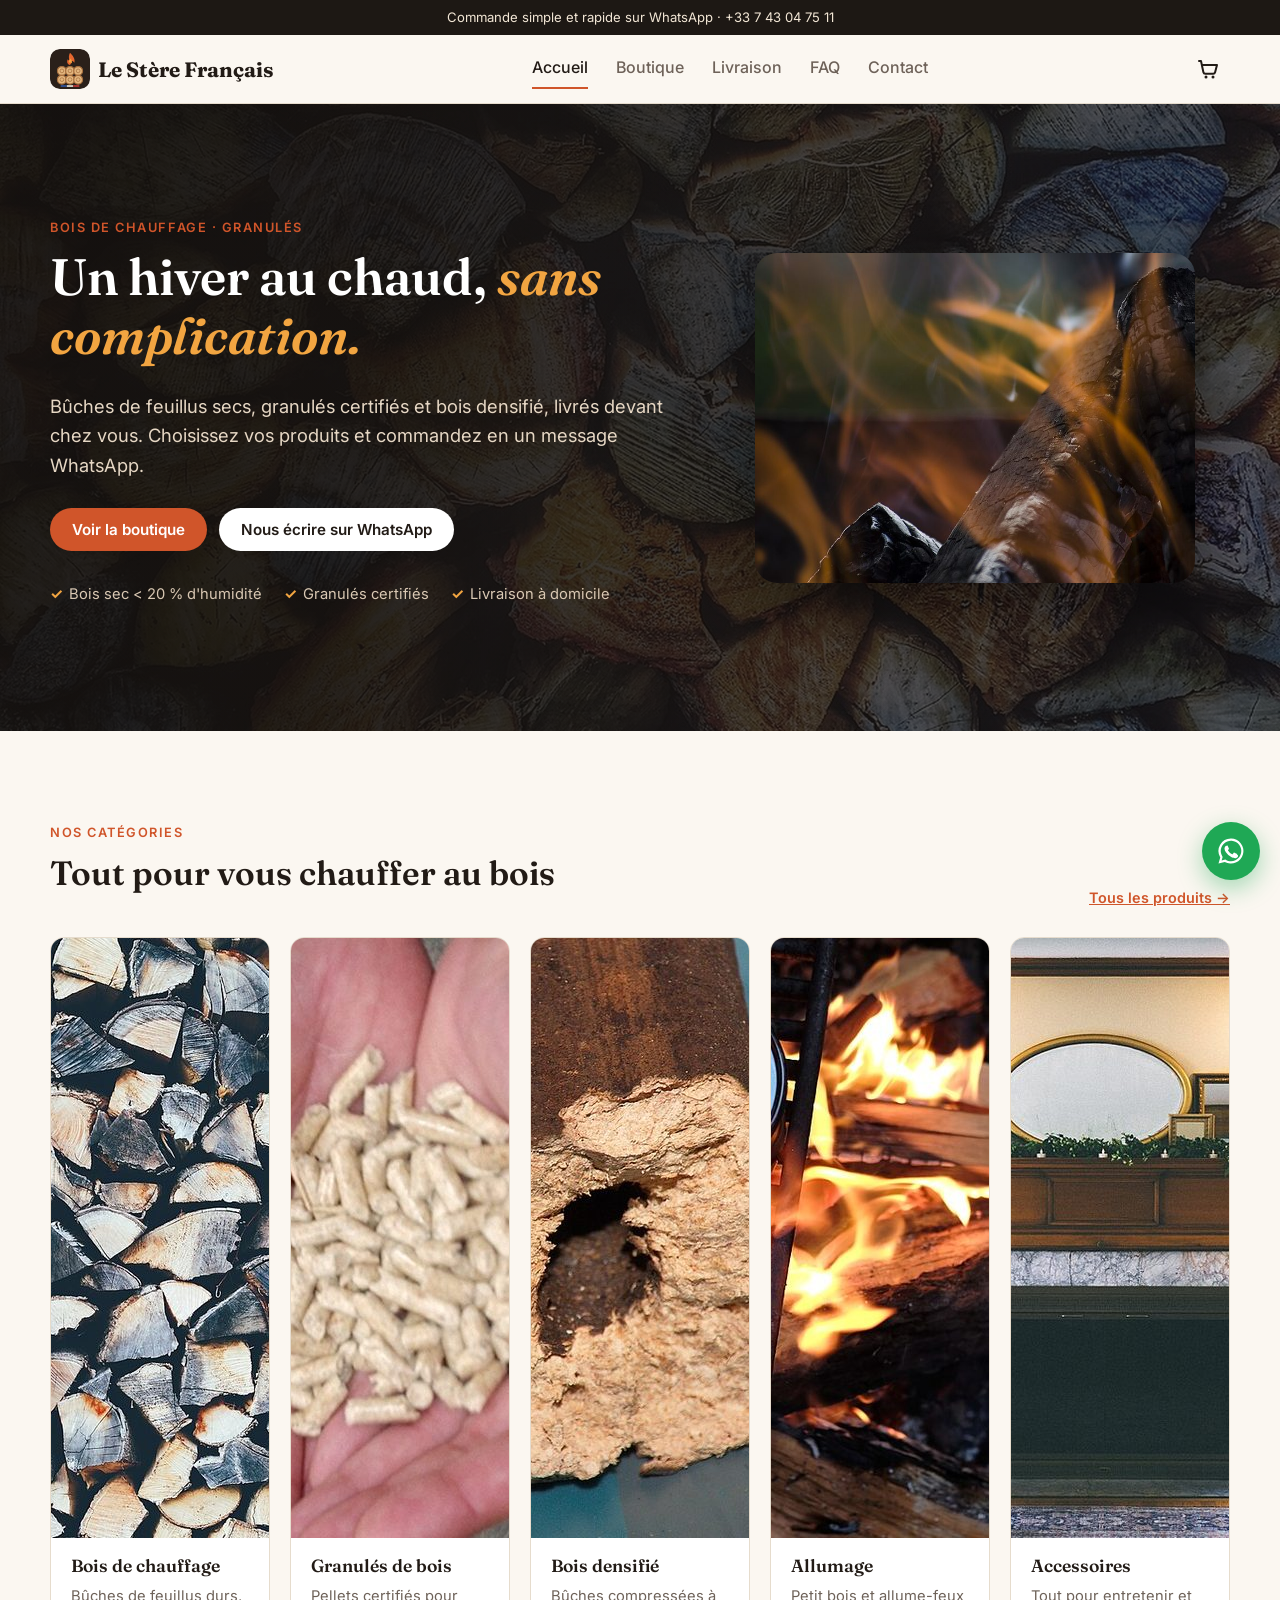
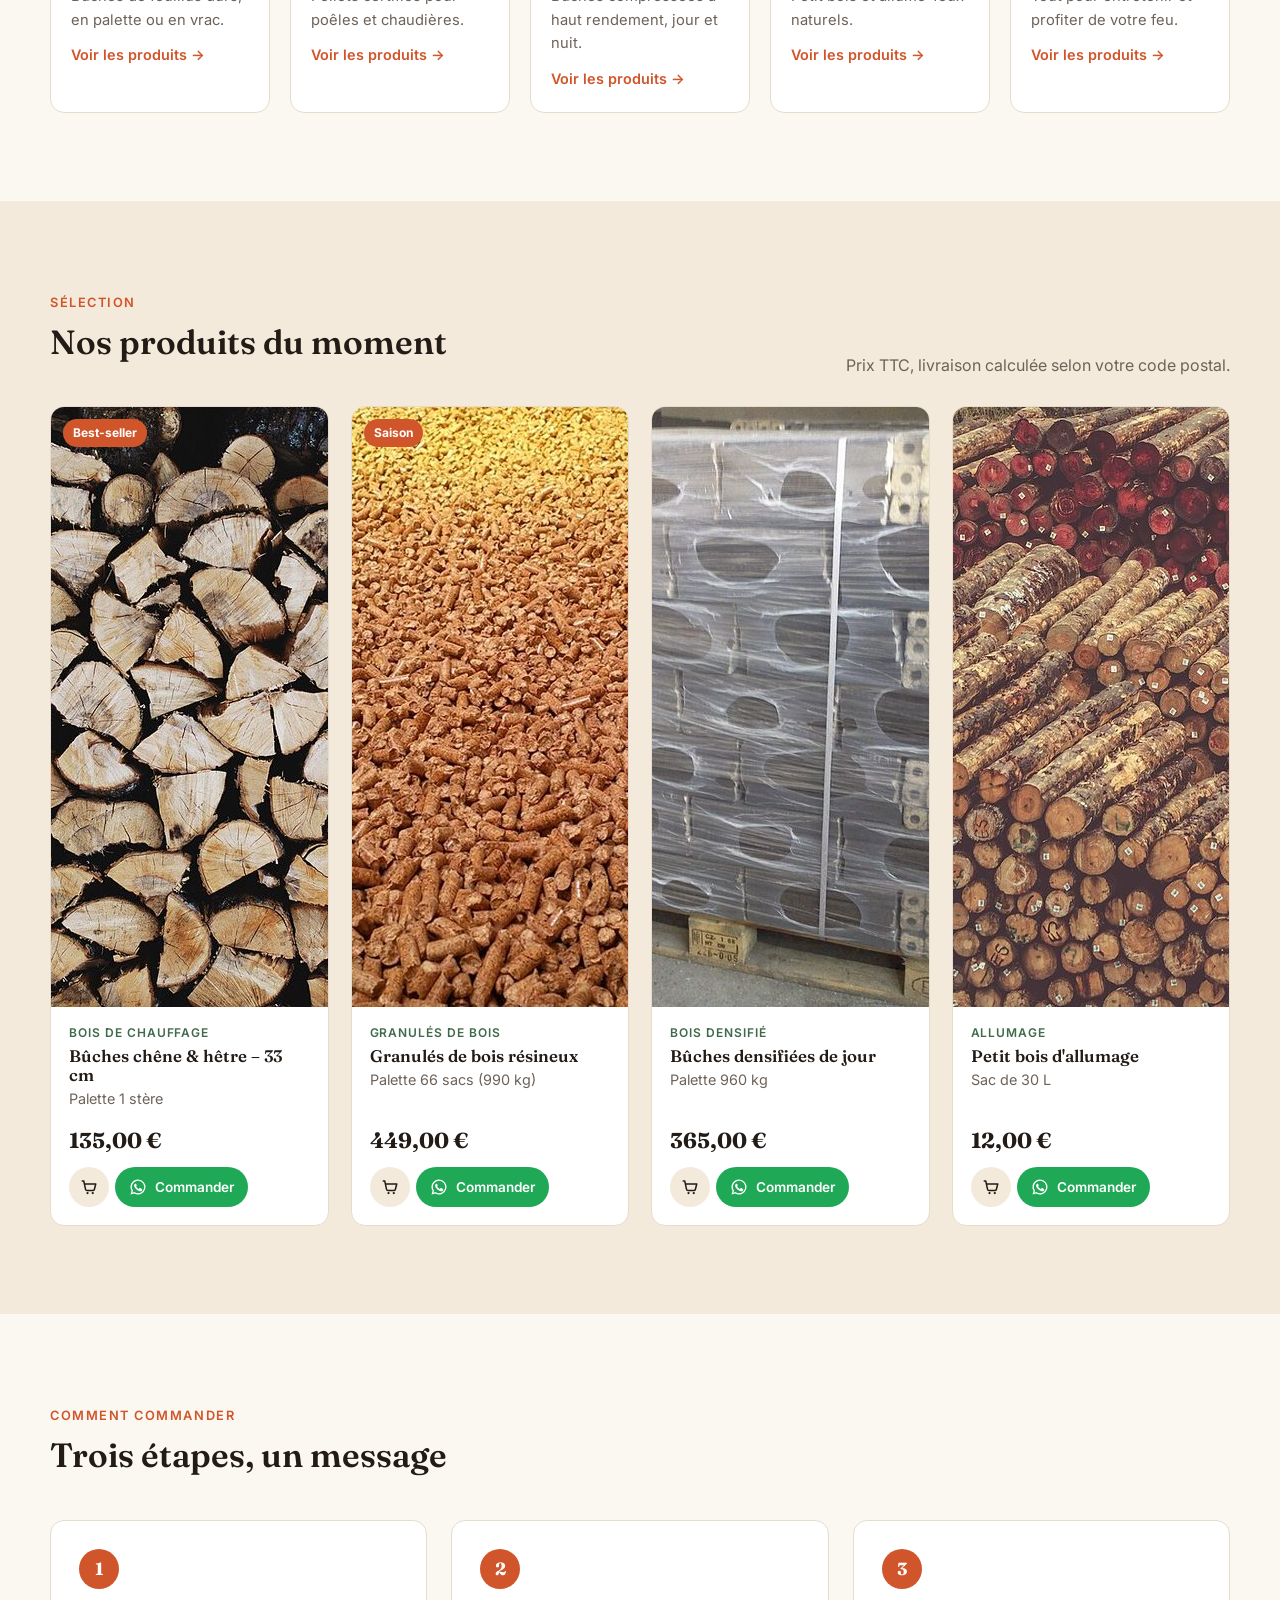
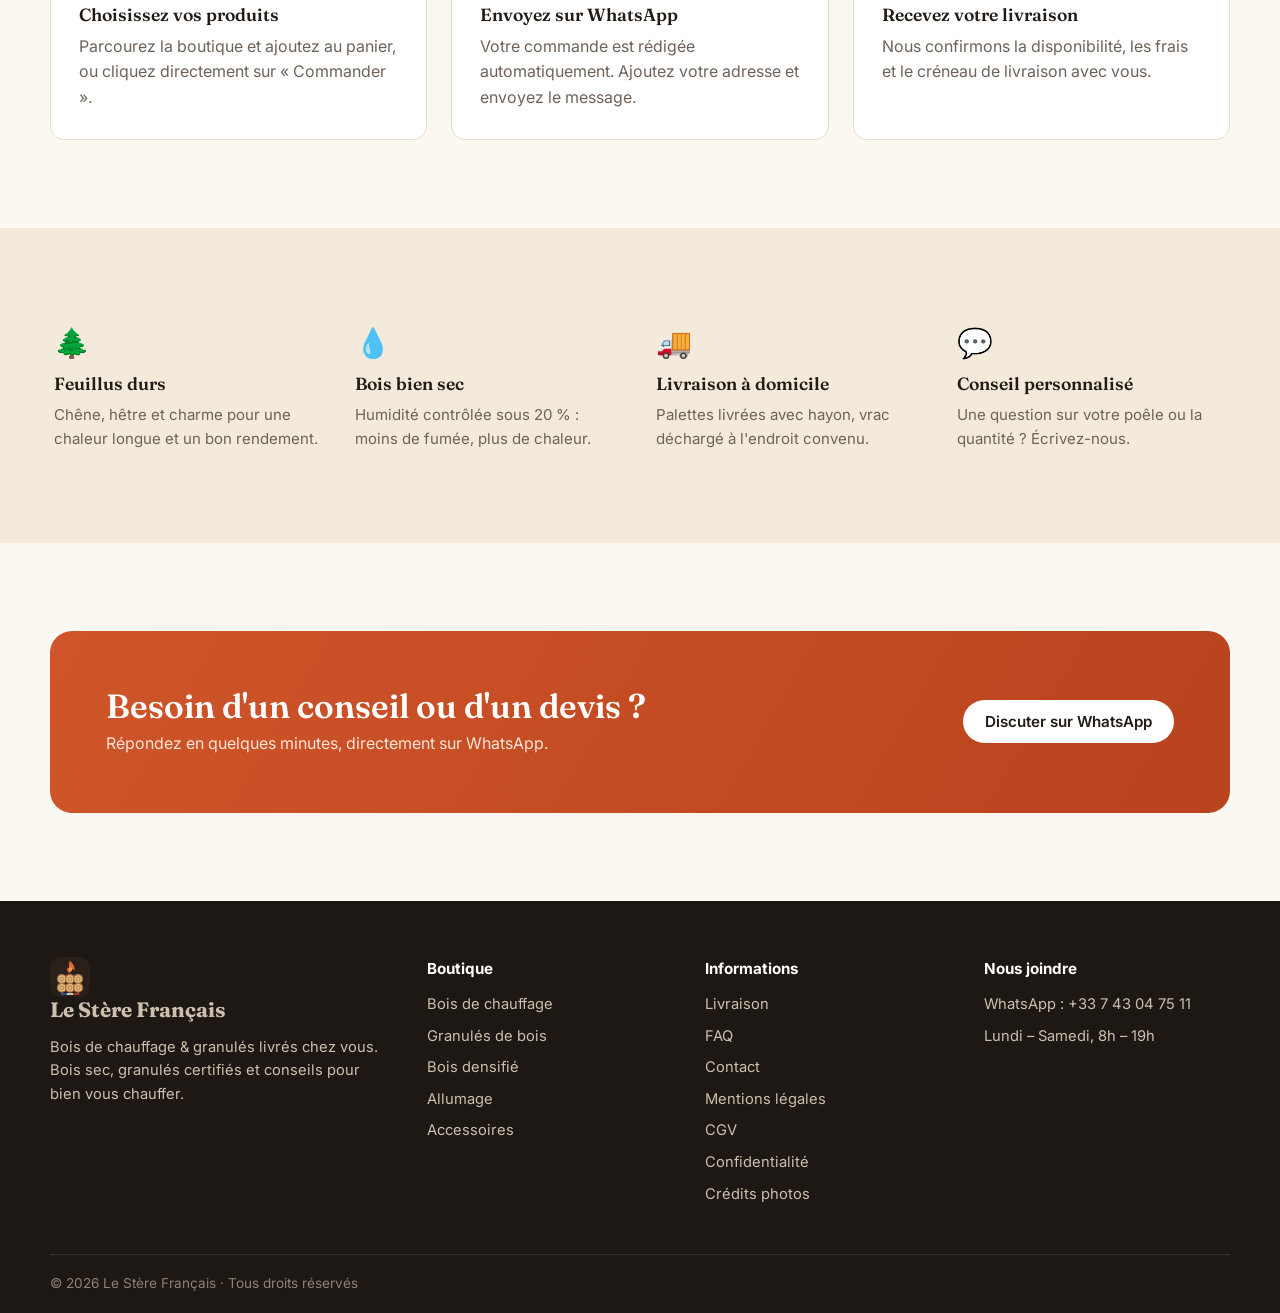
==== index.html @ 4f9ead88 "Site Le Stère Français : boutique bois de chauffage et granulés avec commande WhatsApp Co-Authored-B" ====
<!doctype html>
<html lang="fr">
<head>
  <meta charset="utf-8">
  <meta name="viewport" content="width=device-width, initial-scale=1">
  <title>Le Stère Français – Bois de chauffage & granulés</title>
  <meta name="description" content="Le Stère Français : vente de bois de chauffage et de granulés de bois. Commande simple sur WhatsApp, livraison à domicile.">
  <link rel="preconnect" href="https://fonts.googleapis.com">
  <link rel="preconnect" href="https://fonts.gstatic.com" crossorigin>
  <link href="https://fonts.googleapis.com/css2?family=Fraunces:ital,opsz,wght@0,9..144,500..700;1,9..144,500&family=Inter:wght@400;500;600;700&display=swap" rel="stylesheet">
  <link rel="stylesheet" href="assets/css/style.css">
  <link rel="icon" type="image/svg+xml" href="assets/img/logo-mark.svg">
</head>
<body data-page="home">
  <header id="site-header"></header>

  <main>
    <section class="hero">
      <div class="container hero-inner">
        <div>
          <span class="eyebrow">Bois de chauffage · Granulés</span>
          <h1>Un hiver au chaud, <em>sans complication.</em></h1>
          <p class="lead">Bûches de feuillus secs, granulés certifiés et bois densifié, livrés devant chez vous. Choisissez vos produits et commandez en un message WhatsApp.</p>
          <div class="hero-cta">
            <a href="boutique.html" class="btn btn-ember">Voir la boutique</a>
            <a data-wa class="btn btn-light">Nous écrire sur WhatsApp</a>
          </div>
          <ul class="hero-points">
            <li>Bois sec &lt; 20 % d'humidité</li>
            <li>Granulés certifiés</li>
            <li>Livraison à domicile</li>
          </ul>
        </div>
        <div class="hero-art">
          <div class="glow"></div>
          <img src="assets/img/photos/hero-feu.jpg" alt="Feu de bûches dans un poêle à bois" width="800" height="600">
        </div>
      </div>
    </section>

    <section class="section">
      <div class="container">
        <div class="section-head">
          <div><span class="eyebrow">Nos catégories</span><h2>Tout pour vous chauffer au bois</h2></div>
          <a href="boutique.html" class="link-arrow">Tous les produits →</a>
        </div>
        <div class="cat-grid" id="cat-grid"></div>
      </div>
    </section>

    <section class="section band">
      <div class="container">
        <div class="section-head">
          <div><span class="eyebrow">Sélection</span><h2>Nos produits du moment</h2></div>
          <p>Prix TTC, livraison calculée selon votre code postal.</p>
        </div>
        <div class="grid" id="featured"></div>
      </div>
    </section>

    <section class="section">
      <div class="container">
        <div class="section-head"><div><span class="eyebrow">Comment commander</span><h2>Trois étapes, un message</h2></div></div>
        <div class="steps">
          <div class="step"><h3>Choisissez vos produits</h3><p>Parcourez la boutique et ajoutez au panier, ou cliquez directement sur « Commander ».</p></div>
          <div class="step"><h3>Envoyez sur WhatsApp</h3><p>Votre commande est rédigée automatiquement. Ajoutez votre adresse et envoyez le message.</p></div>
          <div class="step"><h3>Recevez votre livraison</h3><p>Nous confirmons la disponibilité, les frais et le créneau de livraison avec vous.</p></div>
        </div>
      </div>
    </section>

    <section class="section band">
      <div class="container features">
        <div class="feature"><div class="ico">🌲</div><h3>Feuillus durs</h3><p>Chêne, hêtre et charme pour une chaleur longue et un bon rendement.</p></div>
        <div class="feature"><div class="ico">💧</div><h3>Bois bien sec</h3><p>Humidité contrôlée sous 20 % : moins de fumée, plus de chaleur.</p></div>
        <div class="feature"><div class="ico">🚚</div><h3>Livraison à domicile</h3><p>Palettes livrées avec hayon, vrac déchargé à l'endroit convenu.</p></div>
        <div class="feature"><div class="ico">💬</div><h3>Conseil personnalisé</h3><p>Une question sur votre poêle ou la quantité ? Écrivez-nous.</p></div>
      </div>
    </section>

    <section class="section">
      <div class="container">
        <div class="cta-band">
          <div><h2>Besoin d'un conseil ou d'un devis ?</h2><p>Répondez en quelques minutes, directement sur WhatsApp.</p></div>
          <a data-wa class="btn btn-light">Discuter sur WhatsApp</a>
        </div>
      </div>
    </section>
  </main>

  <footer id="site-footer"></footer>
  <script src="assets/js/data.js"></script>
  <script src="assets/js/main.js"></script>
</body>
</html>
---- assets/css/style.css ----
/* ============================================================
   Le Stère Français – feuille de style
   ============================================================ */
:root {
  --bg: #fbf7f1;
  --surface: #ffffff;
  --cream: #f3eadc;
  --ink: #221b16;
  --muted: #6e6259;
  --line: #e6dccd;
  --ember: #d0552a;
  --ember-dark: #a9421e;
  --moss: #3f6b4a;
  --wa: #1fa855;
  --wa-dark: #178a45;
  --dark: #1d1814;
  --radius: 14px;
  --shadow: 0 1px 2px rgba(34, 27, 22, .06), 0 6px 20px rgba(34, 27, 22, .06);
  --font-head: "Fraunces", Georgia, serif;
  --font-body: "Inter", system-ui, -apple-system, "Segoe UI", sans-serif;
}

*, *::before, *::after { box-sizing: border-box; }
html { scroll-behavior: smooth; }
body { margin: 0; background: var(--bg); color: var(--ink); font: 16px/1.6 var(--font-body); -webkit-font-smoothing: antialiased; }
img, svg { display: block; max-width: 100%; }
a { color: inherit; }
h1, h2, h3 { font-family: var(--font-head); line-height: 1.15; margin: 0 0 .5em; font-weight: 600; }
h1 { font-size: clamp(2rem, 4.5vw, 3.2rem); }
h2 { font-size: clamp(1.5rem, 3vw, 2.1rem); }
h3 { font-size: 1.1rem; }
p { margin: 0 0 1em; }
.container { width: min(1180px, 100% - 32px); margin-inline: auto; }
.section { padding: clamp(48px, 8vw, 88px) 0; }
.section-sm { padding: 48px 0 0; }
.section-head { display: flex; justify-content: space-between; align-items: end; gap: 16px; margin-bottom: 28px; flex-wrap: wrap; }
.section-head p { color: var(--muted); margin: 0; }
.eyebrow { display: inline-block; font-size: .8rem; letter-spacing: .12em; text-transform: uppercase; color: var(--ember); font-weight: 600; margin-bottom: 10px; }

/* ---------- Boutons ---------- */
.btn { display: inline-flex; align-items: center; justify-content: center; gap: 8px; border: 0; border-radius: 999px; padding: 12px 22px; font: 600 .95rem var(--font-body); cursor: pointer; text-decoration: none; background: var(--ink); color: #fff; transition: background .2s, transform .1s; }
.btn:hover { background: #000; }
.btn:active { transform: translateY(1px); }
.btn svg { width: 18px; height: 18px; }
.btn-ember { background: var(--ember); }
.btn-ember:hover { background: var(--ember-dark); }
.btn-wa { background: var(--wa); }
.btn-wa:hover { background: var(--wa-dark); }
.btn-outline { background: transparent; color: var(--ink); box-shadow: inset 0 0 0 1.5px var(--ink); }
.btn-outline:hover { background: var(--ink); color: #fff; }
.btn-light { background: #fff; color: var(--ink); }
.btn-light:hover { background: var(--cream); }
.btn-sm { padding: 9px 14px; font-size: .85rem; }
.btn-block { width: 100%; }
.btn-icon { width: 40px; height: 40px; padding: 0; background: var(--cream); color: var(--ink); }
.btn-icon:hover { background: var(--line); }
.link-arrow { color: var(--ember); font-weight: 600; font-size: .9rem; }

/* ---------- En-tête ---------- */
#site-header { position: sticky; top: 0; z-index: 50; background: rgba(251, 247, 241, .92); backdrop-filter: blur(10px); border-bottom: 1px solid var(--line); }
.topbar { background: var(--dark); color: #f3e7d6; text-align: center; font-size: .82rem; padding: 7px 16px; }
.nav { display: flex; align-items: center; justify-content: space-between; height: 68px; gap: 16px; }
.logo { display: inline-flex; align-items: center; gap: 8px; text-decoration: none; font: 700 1.45rem var(--font-head); color: var(--ink); }
.logo svg { width: 28px; height: 28px; color: var(--ember); }
.logo-light { color: #fff; }
.nav-links { display: flex; gap: 28px; }
.nav-links a { text-decoration: none; font-weight: 500; color: var(--muted); padding: 6px 0; border-bottom: 2px solid transparent; }
.nav-links a:hover, .nav-links a[aria-current="page"] { color: var(--ink); border-color: var(--ember); }
.nav-actions { display: flex; align-items: center; gap: 8px; }
.cart-btn { position: relative; display: grid; place-items: center; width: 44px; height: 44px; border-radius: 50%; }
.cart-btn:hover { background: var(--cream); }
.cart-btn svg { width: 24px; height: 24px; }
.cart-count { position: absolute; top: 2px; right: 0; min-width: 20px; height: 20px; padding: 0 5px; border-radius: 10px; background: var(--ember); color: #fff; font-size: .72rem; font-weight: 700; display: grid; place-items: center; }
.cart-count[hidden] { display: none; }
.menu-btn { display: none; width: 44px; height: 44px; border: 0; background: none; cursor: pointer; color: var(--ink); }
.menu-btn svg { width: 24px; height: 24px; margin: auto; }

/* ---------- Hero ---------- */
.hero { position: relative; overflow: hidden; background: radial-gradient(1200px 500px at 85% 20%, rgba(208, 85, 42, .35), transparent 60%), linear-gradient(160deg, #2a201a, #15110e); color: #f8efe3; }
.hero-inner { display: grid; grid-template-columns: 1.1fr .9fr; gap: 48px; align-items: center; padding: clamp(56px, 9vw, 110px) 0; }
.hero h1 { color: #fff; }
.hero h1 em { font-style: italic; color: #f2a541; }
.hero p.lead { font-size: 1.15rem; color: #e6d7c4; max-width: 34em; }
.hero-cta { display: flex; gap: 12px; flex-wrap: wrap; margin-top: 28px; }
.hero-points { display: flex; gap: 22px; flex-wrap: wrap; margin-top: 32px; padding: 0; list-style: none; font-size: .92rem; color: #d9c8b3; }
.hero-points li::before { content: "✓"; color: #f2a541; margin-right: 6px; font-weight: 700; }
.hero-art { position: relative; aspect-ratio: 1; max-width: 440px; justify-self: center; width: 100%; }
.hero-art .glow { position: absolute; inset: 12%; border-radius: 50%; background: radial-gradient(circle, rgba(242, 165, 65, .55), rgba(208, 85, 42, .15) 60%, transparent 70%); filter: blur(10px); animation: flicker 3.5s ease-in-out infinite; }
.hero-art svg { position: relative; width: 100%; height: 100%; }
@keyframes flicker { 0%, 100% { opacity: .85; transform: scale(1); } 50% { opacity: 1; transform: scale(1.04); } }
.flame-a { transform-origin: 50% 90%; animation: sway 2.6s ease-in-out infinite; }
.flame-b { transform-origin: 50% 90%; animation: sway 2s ease-in-out infinite reverse; }
@keyframes sway { 0%, 100% { transform: scaleY(1) skewX(0); } 50% { transform: scaleY(1.06) skewX(-3deg); } }
@media (prefers-reduced-motion: reduce) { .hero-art .glow, .flame-a, .flame-b { animation: none; } }

/* ---------- Catégories ---------- */
.cat-grid { display: grid; grid-template-columns: repeat(5, 1fr); gap: 20px; }
.cat-card { display: flex; flex-direction: column; background: var(--surface); border: 1px solid var(--line); border-radius: var(--radius); overflow: hidden; text-decoration: none; transition: transform .2s, box-shadow .2s; }
.cat-card:hover { transform: translateY(-3px); box-shadow: var(--shadow); }
.cat-card > div:last-child { padding: 18px 20px 20px; }
.cat-card p { color: var(--muted); font-size: .92rem; margin-bottom: 10px; }
.cat-art svg { width: 100%; aspect-ratio: 4 / 3; }

/* ---------- Grille produits ---------- */
.grid { display: grid; grid-template-columns: repeat(auto-fill, minmax(250px, 1fr)); gap: 22px; }
.card { display: flex; flex-direction: column; background: var(--surface); border: 1px solid var(--line); border-radius: var(--radius); overflow: hidden; transition: box-shadow .2s, transform .2s; }
.card:hover { box-shadow: var(--shadow); transform: translateY(-2px); }
.card-media { position: relative; display: block; }
.card-media svg { width: 100%; aspect-ratio: 4 / 3; }
.badge { position: absolute; top: 12px; left: 12px; background: var(--ember); color: #fff; font-size: .75rem; font-weight: 700; padding: 4px 10px; border-radius: 999px; }
.card-body { display: flex; flex-direction: column; flex: 1; padding: 16px 18px 18px; }
.card-cat { font-size: .75rem; text-transform: uppercase; letter-spacing: .08em; color: var(--moss); font-weight: 600; }
.card h3 { margin: 4px 0 2px; font-size: 1.05rem; }
.card h3 a { text-decoration: none; }
.card h3 a:hover { color: var(--ember); }
.card-unit { color: var(--muted); font-size: .9rem; margin-bottom: 14px; }
.card-foot { margin-top: auto; display: flex; align-items: center; justify-content: space-between; gap: 8px; flex-wrap: wrap; }
.card-actions { display: flex; gap: 6px; }
.price { font-family: var(--font-head); font-size: 1.35rem; color: var(--ink); }
.price-lg { font-size: 2rem; margin: 8px 0 16px; }
.price small { font: 500 .85rem var(--font-body); color: var(--muted); }

/* ---------- Étapes / atouts ---------- */
.band { background: var(--cream); }
.steps { display: grid; grid-template-columns: repeat(3, 1fr); gap: 24px; counter-reset: step; }
.step { background: var(--surface); border-radius: var(--radius); padding: 28px; border: 1px solid var(--line); }
.step::before { counter-increment: step; content: counter(step); display: grid; place-items: center; width: 40px; height: 40px; border-radius: 50%; background: var(--ember); color: #fff; font: 700 1.1rem var(--font-head); margin-bottom: 16px; }
.step p { color: var(--muted); margin: 0; }
.features { display: grid; grid-template-columns: repeat(4, 1fr); gap: 24px; }
.feature { padding: 4px; }
.feature .ico { font-size: 1.8rem; margin-bottom: 8px; }
.feature p { color: var(--muted); font-size: .94rem; margin: 0; }
.cta-band { background: linear-gradient(120deg, var(--ember), #b8431d); color: #fff; border-radius: 22px; padding: clamp(28px, 5vw, 56px); display: flex; align-items: center; justify-content: space-between; gap: 24px; flex-wrap: wrap; }
.cta-band h2 { color: #fff; margin: 0 0 6px; }
.cta-band p { margin: 0; color: #fde6d8; }

/* ---------- Boutique ---------- */
.page-head { background: var(--cream); padding: 44px 0 36px; border-bottom: 1px solid var(--line); }
.page-head p { color: var(--muted); margin: 0; max-width: 40em; }
.toolbar { display: flex; gap: 12px; align-items: center; justify-content: space-between; flex-wrap: wrap; margin: 28px 0 22px; }
.chips { display: flex; gap: 8px; flex-wrap: wrap; }
.chip { border: 1px solid var(--line); background: var(--surface); padding: 8px 16px; border-radius: 999px; font: 500 .9rem var(--font-body); cursor: pointer; color: var(--ink); }
.chip:hover { border-color: var(--ink); }
.chip[aria-pressed="true"] { background: var(--ink); color: #fff; border-color: var(--ink); }
.filters { display: flex; gap: 10px; flex-wrap: wrap; }
.input, select, textarea { font: inherit; padding: 10px 14px; border: 1px solid var(--line); border-radius: 10px; background: var(--surface); color: var(--ink); width: 100%; }
.input:focus, select:focus, textarea:focus { outline: 2px solid var(--ember); outline-offset: 1px; border-color: transparent; }
.filters .input { width: 220px; }
.filters select { width: auto; }
.count { color: var(--muted); font-size: .9rem; margin-bottom: 14px; }
.empty { text-align: center; padding: 48px 16px; color: var(--muted); grid-column: 1 / -1; }

/* ---------- Fiche produit ---------- */
.crumbs { font-size: .88rem; color: var(--muted); margin: 24px 0; }
.crumbs a { text-decoration: none; }
.crumbs a:hover { color: var(--ember); }
.product-grid { display: grid; grid-template-columns: 1fr 1fr; gap: 48px; align-items: start; }
.product-media { position: relative; border-radius: 20px; overflow: hidden; border: 1px solid var(--line); }
.product-media svg { width: 100%; aspect-ratio: 4 / 3; }
.specs { list-style: none; padding: 0; margin: 0 0 24px; display: grid; grid-template-columns: 1fr 1fr; gap: 8px; }
.specs li { background: var(--cream); padding: 10px 12px; border-radius: 10px; font-size: .9rem; }
.buy-row { display: flex; gap: 12px; margin-bottom: 12px; flex-wrap: wrap; }
.buy-row .btn { flex: 1; }
.qty { display: inline-flex; align-items: center; border: 1px solid var(--line); border-radius: 999px; background: var(--surface); overflow: hidden; }
.qty button { width: 42px; height: 46px; border: 0; background: none; font-size: 1.2rem; cursor: pointer; color: var(--ink); }
.qty button:hover { background: var(--cream); }
.qty input { width: 48px; border: 0; text-align: center; font: 600 1rem var(--font-body); background: none; color: var(--ink); -moz-appearance: textfield; }
.qty input::-webkit-inner-spin-button { -webkit-appearance: none; }
.qty-sm button { width: 34px; height: 36px; }
.qty-sm span { min-width: 26px; text-align: center; font-weight: 600; }
.note { font-size: .85rem; color: var(--muted); margin-top: 14px; }

/* ---------- Panier ---------- */
.cart-layout { display: grid; grid-template-columns: 1.5fr 1fr; gap: 32px; align-items: start; padding: 36px 0 72px; }
.cart-line { display: grid; grid-template-columns: 72px 1fr auto auto 32px; gap: 16px; align-items: center; padding: 14px; background: var(--surface); border: 1px solid var(--line); border-radius: var(--radius); margin-bottom: 12px; }
.cart-thumb { border-radius: 10px; overflow: hidden; }
.cart-info { display: flex; flex-direction: column; }
.cart-info a { text-decoration: none; }
.cart-info span { color: var(--muted); font-size: .88rem; }
.cart-sub { font-family: var(--font-head); font-size: 1.1rem; min-width: 84px; text-align: right; }
.remove { border: 0; background: none; font-size: 1.5rem; cursor: pointer; color: var(--muted); line-height: 1; }
.remove:hover { color: var(--ember); }
.summary { background: var(--surface); border: 1px solid var(--line); border-radius: 18px; padding: 24px; position: sticky; top: 120px; }
.summary-row { display: flex; justify-content: space-between; align-items: baseline; margin-bottom: 6px; }
.summary-row strong { font: 600 1.6rem var(--font-head); }
.form-grid { display: grid; grid-template-columns: 1fr 1fr; gap: 12px; margin: 18px 0; }
.form-grid .full { grid-column: 1 / -1; }
label { display: block; font-size: .85rem; font-weight: 600; margin-bottom: 4px; }
.text-btn { background: none; border: 0; color: var(--muted); text-decoration: underline; cursor: pointer; font: inherit; font-size: .88rem; padding: 0; margin-top: 12px; }

/* ---------- Pages de contenu ---------- */
.prose { max-width: 780px; padding: 44px 0 80px; }
.prose h2 { margin-top: 1.8em; font-size: 1.5rem; }
.prose h3 { margin-top: 1.4em; }
.prose ul { padding-left: 1.2em; }
.prose li { margin-bottom: .4em; }
.todo { background: #fff3cd; border-radius: 4px; padding: 0 4px; color: #7a5a00; font-weight: 500; }
.faq details { background: var(--surface); border: 1px solid var(--line); border-radius: 12px; padding: 0 20px; margin-bottom: 10px; }
.faq summary { cursor: pointer; padding: 18px 0; font-weight: 600; list-style: none; display: flex; justify-content: space-between; gap: 12px; }
.faq summary::after { content: "+"; font-size: 1.4rem; line-height: 1; color: var(--ember); }
.faq details[open] summary::after { content: "−"; }
.faq summary::-webkit-details-marker { display: none; }
.faq details p { color: var(--muted); }
.info-cards { display: grid; grid-template-columns: repeat(3, 1fr); gap: 20px; margin: 28px 0; }
.info-card { background: var(--surface); border: 1px solid var(--line); border-radius: var(--radius); padding: 24px; }
.info-card p { color: var(--muted); margin-bottom: 14px; }
table { width: 100%; border-collapse: collapse; background: var(--surface); border-radius: 12px; overflow: hidden; border: 1px solid var(--line); }
th, td { text-align: left; padding: 12px 16px; border-bottom: 1px solid var(--line); }
th { background: var(--cream); font-size: .9rem; }

/* ---------- Pied de page ---------- */
#site-footer { background: var(--dark); color: #cdbfae; padding-top: 56px; margin-top: 0; }
.footer-grid { display: grid; grid-template-columns: 1.4fr 1fr 1fr 1fr; gap: 32px; padding-bottom: 40px; }
.footer-grid p { font-size: .92rem; margin-top: 14px; max-width: 28em; }
.footer-grid h4 { color: #fff; margin: 0 0 12px; font-size: .95rem; }
.footer-grid a, .footer-grid span { display: block; text-decoration: none; font-size: .92rem; margin-bottom: 8px; color: #cdbfae; }
.footer-grid a:hover { color: #fff; }
.footer-bottom { border-top: 1px solid #3a312a; padding: 18px 0; font-size: .85rem; color: #8f8174; }

/* ---------- WhatsApp flottant & toast ---------- */
.wa-fab { position: fixed; right: 20px; bottom: 20px; z-index: 60; width: 58px; height: 58px; border-radius: 50%; background: var(--wa); color: #fff; display: grid; place-items: center; box-shadow: 0 8px 24px rgba(31, 168, 85, .4); transition: transform .2s; }
.wa-fab:hover { transform: scale(1.06); }
.wa-fab svg { width: 30px; height: 30px; }
.toast { position: fixed; left: 50%; bottom: 24px; transform: translate(-50%, 140%); background: var(--ink); color: #fff; padding: 12px 18px; border-radius: 12px; z-index: 70; font-size: .92rem; box-shadow: var(--shadow); transition: transform .3s; max-width: calc(100% - 110px); }
.toast.show { transform: translate(-50%, 0); }
.toast a { color: #f2a541; font-weight: 600; margin-left: 8px; }

/* ---------- Responsive ---------- */
@media (max-width: 960px) {
  .hero-inner, .product-grid, .cart-layout { grid-template-columns: 1fr; }
  .hero-art { max-width: 320px; }
  .cat-grid, .features { grid-template-columns: repeat(2, 1fr); }
  .footer-grid { grid-template-columns: 1fr 1fr; }
  .summary { position: static; }
}
@media (max-width: 760px) {
  .menu-btn { display: block; }
  .nav-links { position: absolute; top: 100%; left: 0; right: 0; flex-direction: column; gap: 0; background: var(--bg); border-bottom: 1px solid var(--line); padding: 8px 16px 16px; display: none; }
  .nav-links.open { display: flex; }
  .nav-links a { padding: 12px 0; border-bottom: 1px solid var(--line); }
  .steps, .info-cards { grid-template-columns: 1fr; }
  .filters, .filters .input { width: 100%; }
  .filters select { flex: 1; }
  .cart-line { grid-template-columns: 56px 1fr auto; }
  .cart-line .qty { grid-column: 2; justify-self: start; }
  .cart-line .cart-sub { grid-column: 3 / 4; grid-row: 2; text-align: right; min-width: 0; white-space: nowrap; justify-self: end; }
  .cart-line .remove { grid-column: 3; grid-row: 1; }
  .form-grid { grid-template-columns: 1fr; }
  .specs { grid-template-columns: 1fr; }
}
@media (max-width: 520px) {
  .cat-grid, .features, .footer-grid { grid-template-columns: 1fr; }
  .topbar { font-size: .75rem; }
}

/* ---------- Logo ---------- */
.logo img { width: 40px; height: 40px; border-radius: 10px; flex-shrink: 0; }
.logo span { font-size: 1.3rem; white-space: nowrap; }
@media (max-width: 380px) { .logo span { font-size: 1.1rem; } }

/* ---------- Photos ---------- */
.card-media img, .cat-art img, .product-media img, .cart-thumb img { width: 100%; aspect-ratio: 4 / 3; object-fit: cover; }
.card-media img { transition: transform .4s; }
.card:hover .card-media img { transform: scale(1.04); }
.card-media { overflow: hidden; }
.hero { background: linear-gradient(100deg, rgba(21, 17, 14, .92) 30%, rgba(21, 17, 14, .6)), url("../img/photos/hero.jpg") center / cover; }
.hero-art { aspect-ratio: 4 / 3; }
.hero-art img { position: relative; width: 100%; height: 100%; object-fit: cover; border-radius: 22px; box-shadow: 0 20px 60px rgba(0, 0, 0, .5); }
.credits td, .credits th { font-size: .82rem; vertical-align: top; }
.credits a { word-break: break-all; }
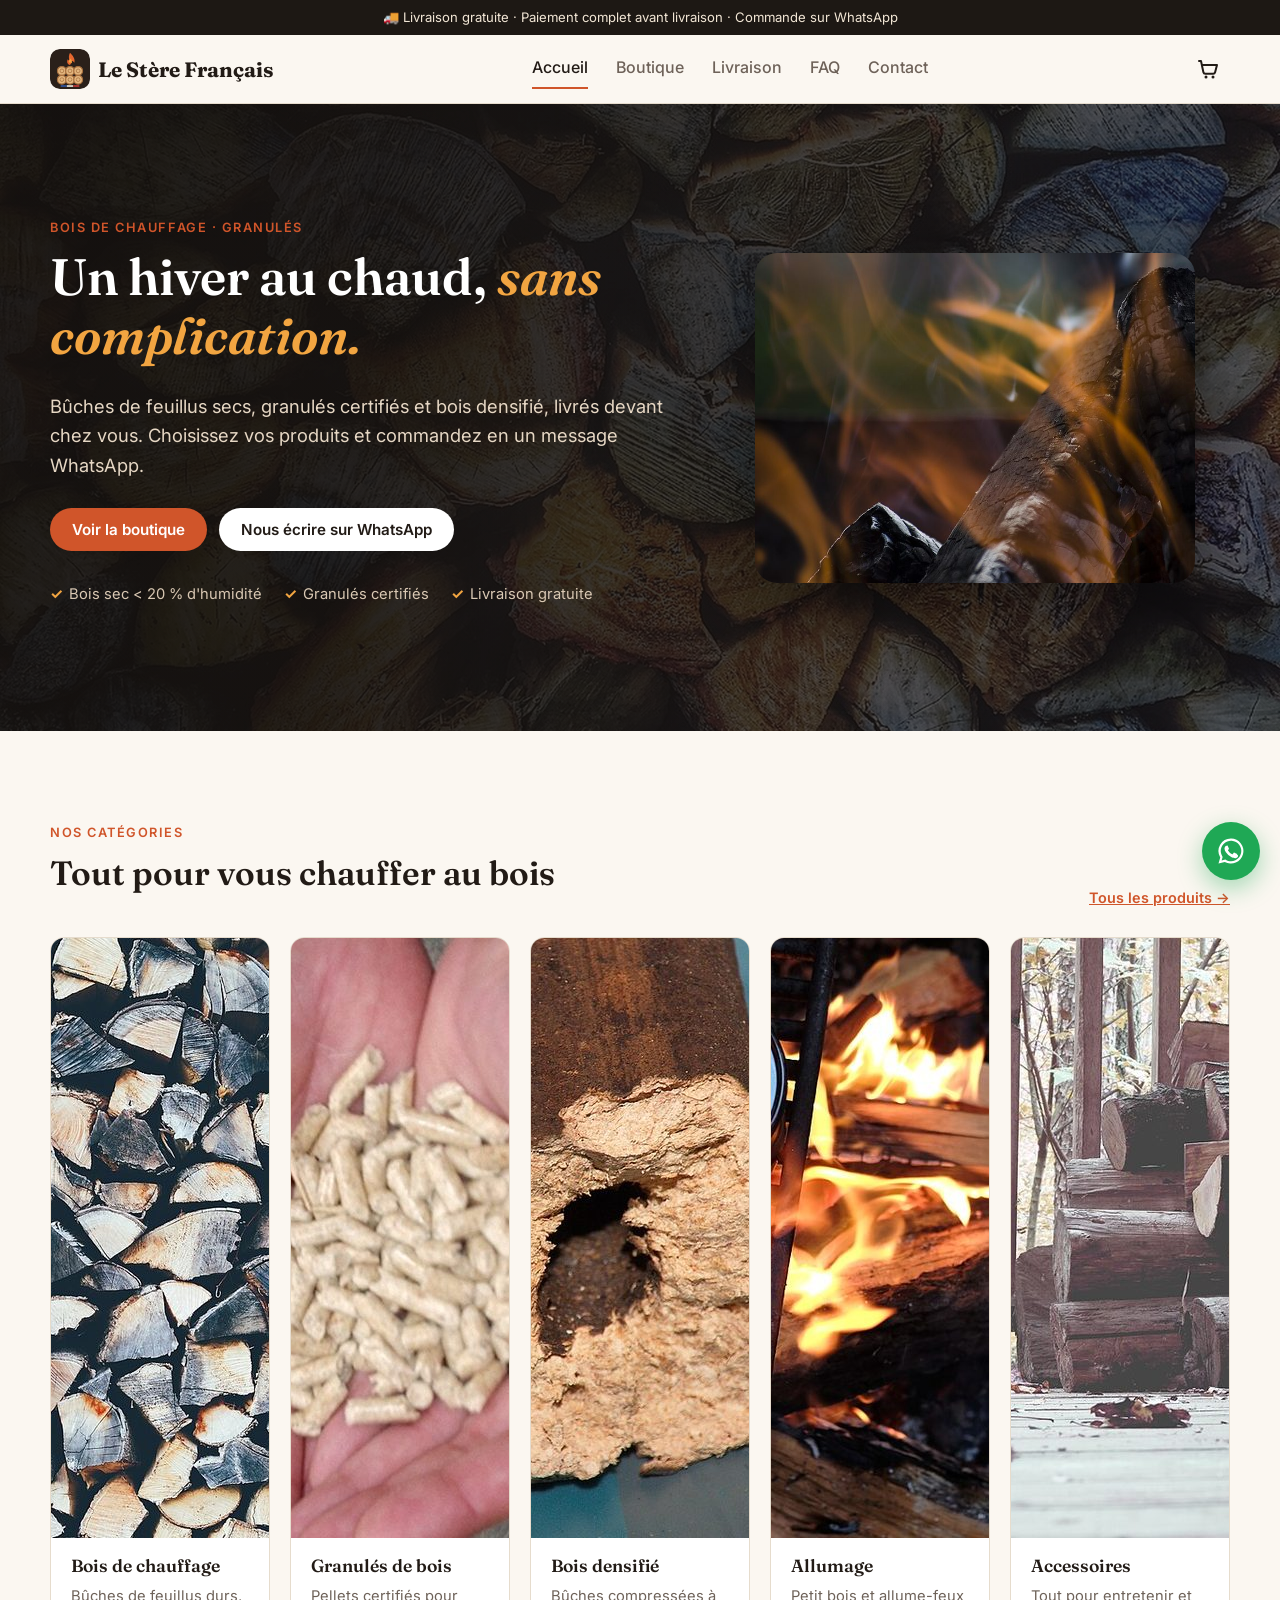
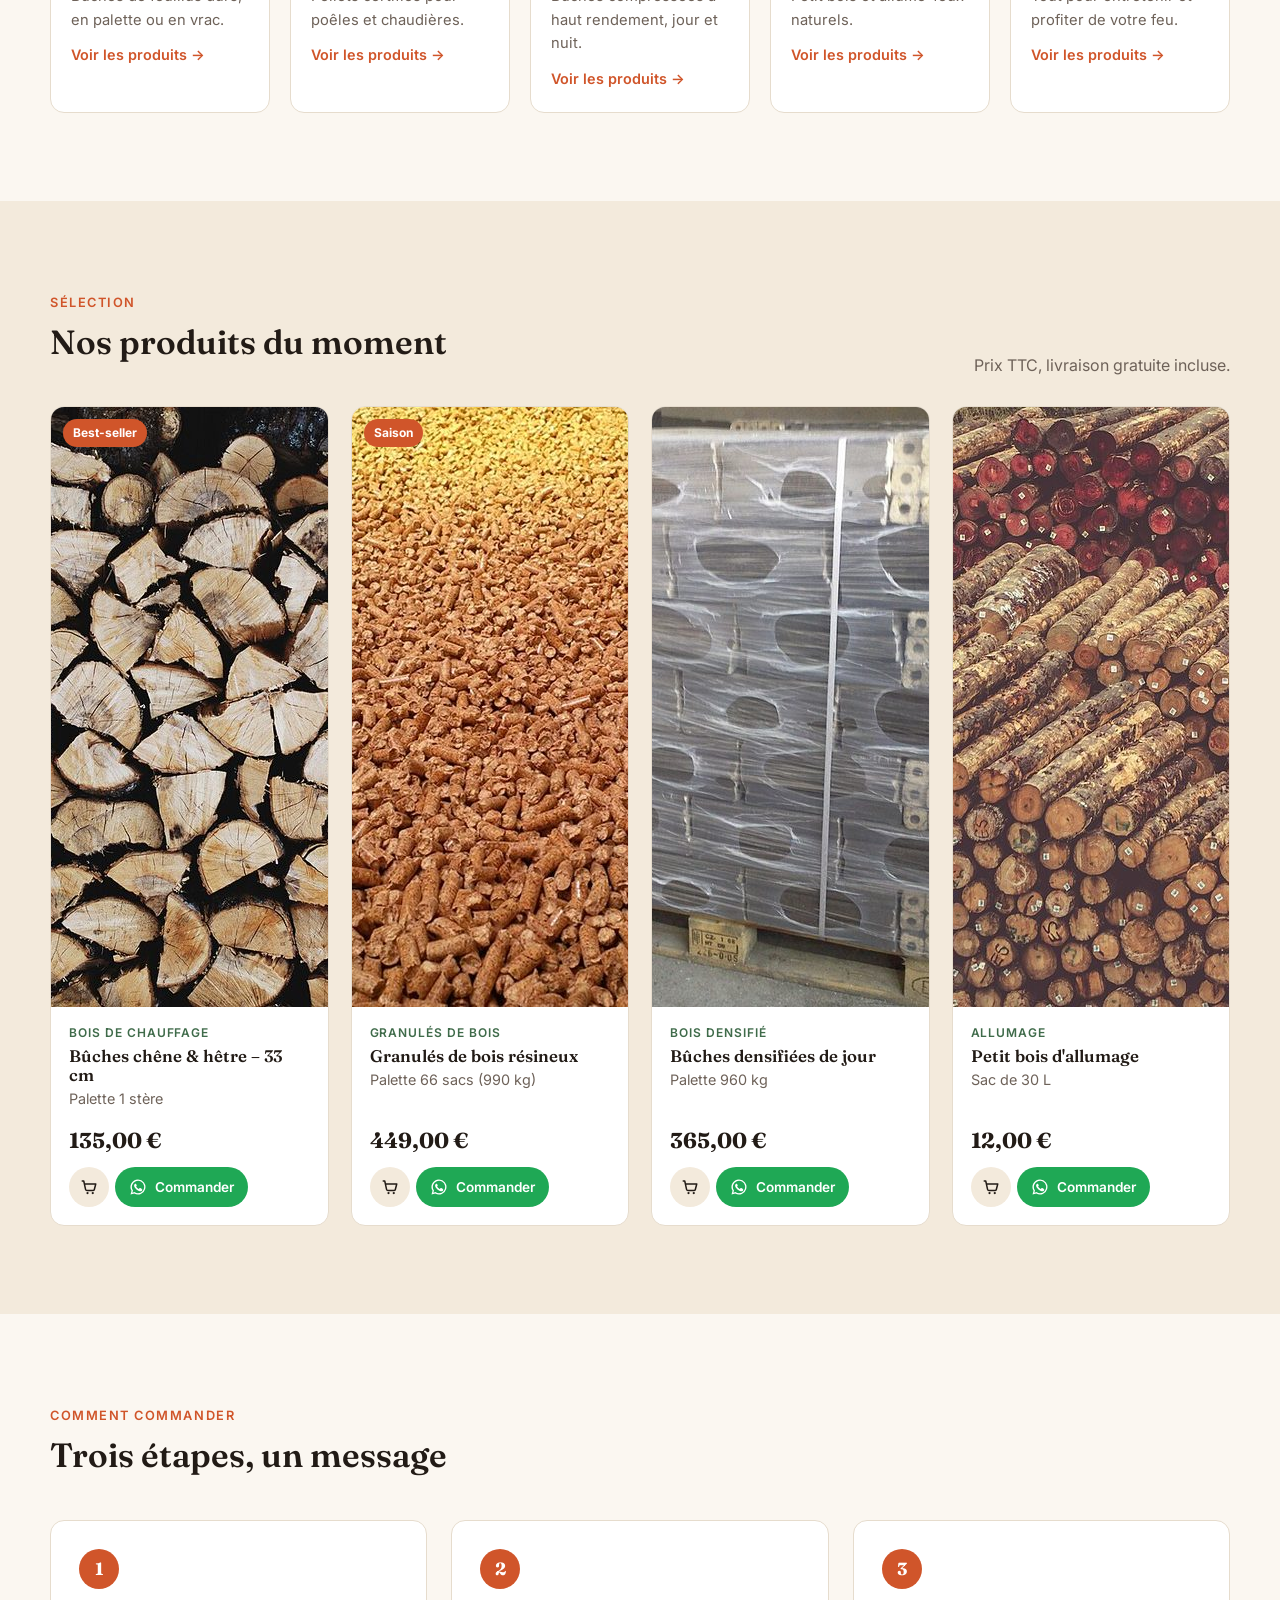
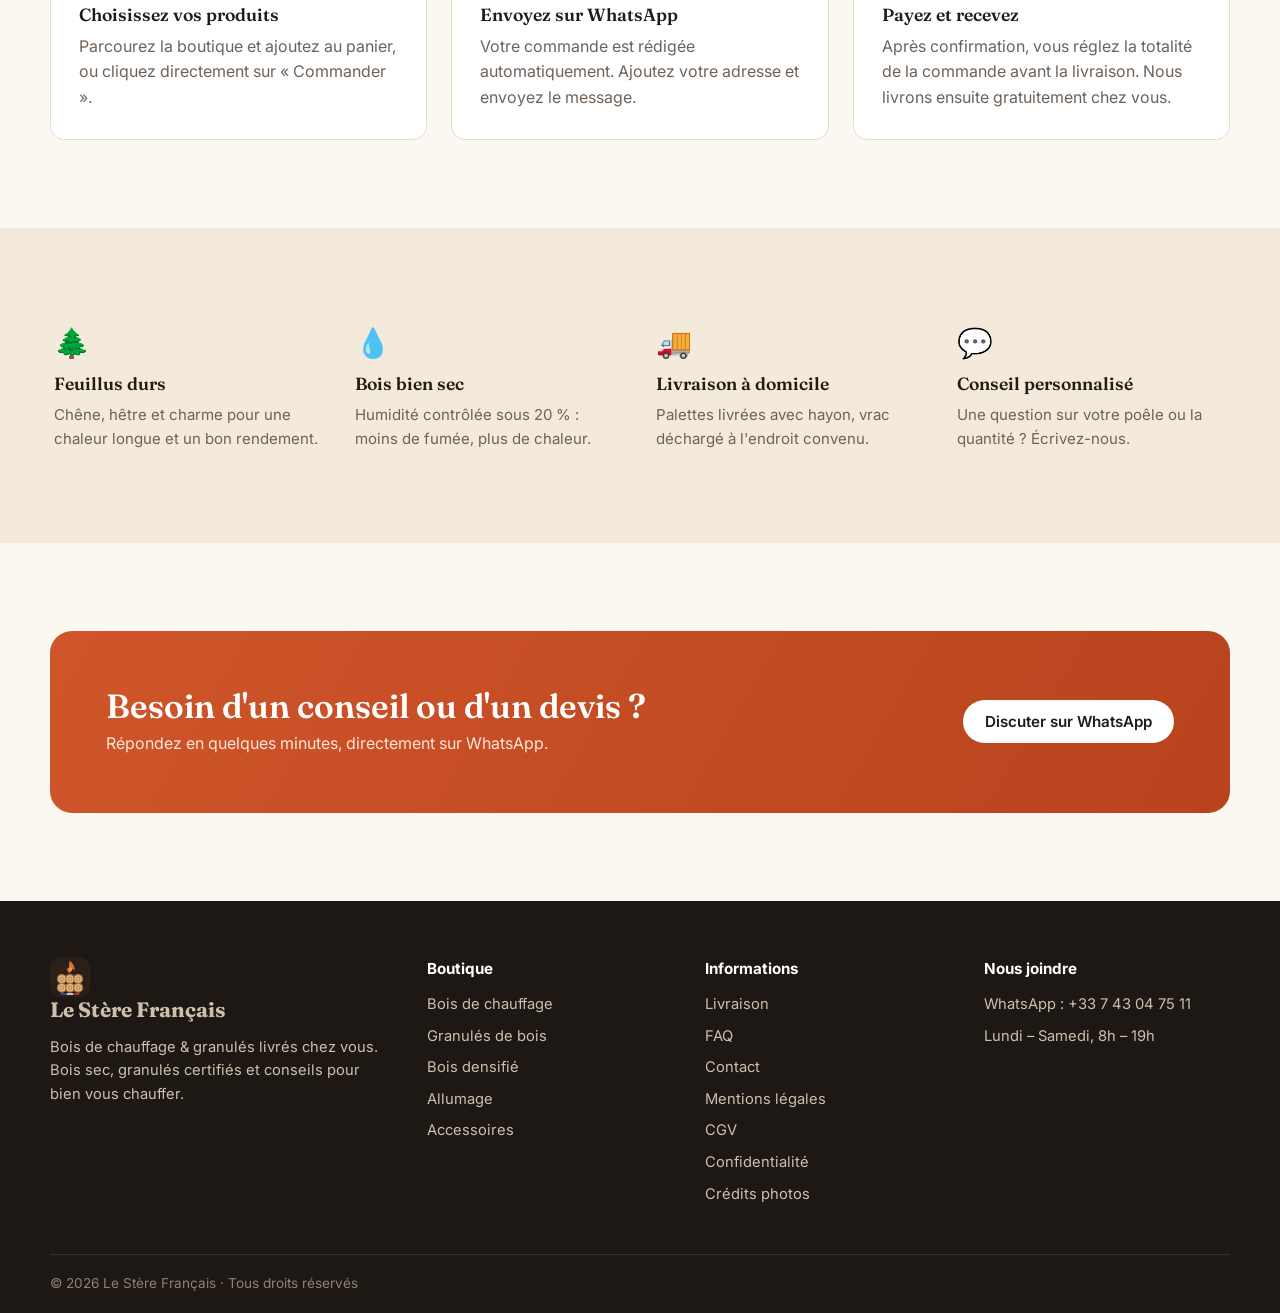
==== commit 6a3d0b4e: "Ajoute la bulle de discussion WhatsApp, livraison gratuite et paiement avant livraison Co-Authored-B" ====
--- a/index.html
+++ b/index.html
@@ -4,7 +4,7 @@
   <meta charset="utf-8">
   <meta name="viewport" content="width=device-width, initial-scale=1">
   <title>Le Stère Français – Bois de chauffage & granulés</title>
-  <meta name="description" content="Le Stère Français : vente de bois de chauffage et de granulés de bois. Commande simple sur WhatsApp, livraison à domicile.">
+  <meta name="description" content="Le Stère Français : vente de bois de chauffage et de granulés de bois. Commande simple sur WhatsApp, livraison gratuite à domicile.">
   <link rel="preconnect" href="https://fonts.googleapis.com">
   <link rel="preconnect" href="https://fonts.gstatic.com" crossorigin>
   <link href="https://fonts.googleapis.com/css2?family=Fraunces:ital,opsz,wght@0,9..144,500..700;1,9..144,500&family=Inter:wght@400;500;600;700&display=swap" rel="stylesheet">
@@ -28,7 +28,7 @@
           <ul class="hero-points">
             <li>Bois sec &lt; 20 % d'humidité</li>
             <li>Granulés certifiés</li>
-            <li>Livraison à domicile</li>
+            <li>Livraison gratuite</li>
           </ul>
         </div>
         <div class="hero-art">
@@ -52,7 +52,7 @@
       <div class="container">
         <div class="section-head">
           <div><span class="eyebrow">Sélection</span><h2>Nos produits du moment</h2></div>
-          <p>Prix TTC, livraison calculée selon votre code postal.</p>
+          <p>Prix TTC, livraison gratuite incluse.</p>
         </div>
         <div class="grid" id="featured"></div>
       </div>
@@ -64,7 +64,7 @@
         <div class="steps">
           <div class="step"><h3>Choisissez vos produits</h3><p>Parcourez la boutique et ajoutez au panier, ou cliquez directement sur « Commander ».</p></div>
           <div class="step"><h3>Envoyez sur WhatsApp</h3><p>Votre commande est rédigée automatiquement. Ajoutez votre adresse et envoyez le message.</p></div>
-          <div class="step"><h3>Recevez votre livraison</h3><p>Nous confirmons la disponibilité, les frais et le créneau de livraison avec vous.</p></div>
+          <div class="step"><h3>Payez et recevez</h3><p>Après confirmation, vous réglez la totalité de la commande avant la livraison. Nous livrons ensuite gratuitement chez vous.</p></div>
         </div>
       </div>
     </section>
--- a/assets/css/style.css
+++ b/assets/css/style.css
@@ -268,3 +268,34 @@
 .hero-art img { position: relative; width: 100%; height: 100%; object-fit: cover; border-radius: 22px; box-shadow: 0 20px 60px rgba(0, 0, 0, .5); }
 .credits td, .credits th { font-size: .82rem; vertical-align: top; }
 .credits a { word-break: break-all; }
+
+/* ---------- Bulle de discussion WhatsApp ---------- */
+.wa-fab { border: 0; cursor: pointer; }
+.wa-dot { position: absolute; top: -2px; right: -2px; width: 22px; height: 22px; border-radius: 50%; background: #e53935; color: #fff; font: 700 .75rem/22px var(--font-body); text-align: center; box-shadow: 0 0 0 3px var(--bg); animation: pop .3s ease-out; }
+.wa-dot[hidden] { display: none; }
+.wa-chat { position: fixed; right: 20px; bottom: 92px; z-index: 61; width: min(340px, calc(100vw - 32px)); background: #efeae2; border-radius: 18px; overflow: hidden; box-shadow: 0 18px 50px rgba(0, 0, 0, .25); opacity: 0; transform: translateY(14px) scale(.97); transform-origin: bottom right; transition: opacity .25s, transform .25s; }
+.wa-chat.show { opacity: 1; transform: none; }
+.wa-chat[hidden] { display: none; }
+.wa-chat-head { display: flex; align-items: center; gap: 12px; background: #075e54; color: #fff; padding: 14px 16px; }
+.wa-chat-head img { width: 40px; height: 40px; border-radius: 50%; }
+.wa-chat-head div { flex: 1; display: flex; flex-direction: column; line-height: 1.3; }
+.wa-chat-head span { font-size: .78rem; opacity: .85; display: flex; align-items: center; gap: 6px; }
+.wa-chat-head i { width: 8px; height: 8px; border-radius: 50%; background: #4ade80; display: inline-block; }
+.wa-chat-close { background: none; border: 0; color: #fff; font-size: 1.6rem; line-height: 1; cursor: pointer; opacity: .8; padding: 4px; }
+.wa-chat-close:hover { opacity: 1; }
+.wa-chat-body { padding: 18px 16px 8px; min-height: 120px; }
+.wa-msg { position: relative; background: #fff; border-radius: 0 12px 12px 12px; padding: 10px 12px 18px; font-size: .92rem; color: #111; box-shadow: 0 1px 1px rgba(0, 0, 0, .08); animation: pop .25s ease-out; }
+.wa-msg::before { content: ""; position: absolute; left: -8px; top: 0; border: 8px solid transparent; border-top-color: #fff; border-right-color: #fff; border-width: 0 8px 10px 0; }
+.wa-msg p { margin: 0 0 6px; }
+.wa-msg .wa-msg-info { font-size: .82rem; color: #075e54; font-weight: 600; margin-bottom: 0; }
+.wa-msg time { position: absolute; right: 10px; bottom: 4px; font-size: .7rem; color: #8a8a8a; }
+.wa-typing { display: inline-flex; gap: 4px; background: #fff; border-radius: 12px; padding: 12px 14px; }
+.wa-typing[hidden], .wa-msg[hidden] { display: none; }
+.wa-typing span { width: 7px; height: 7px; border-radius: 50%; background: #9aa0a6; animation: blink 1s infinite; }
+.wa-typing span:nth-child(2) { animation-delay: .15s; }
+.wa-typing span:nth-child(3) { animation-delay: .3s; }
+.wa-chat-cta { margin: 8px 16px 16px; width: calc(100% - 32px); }
+@keyframes blink { 0%, 80%, 100% { opacity: .3; transform: translateY(0); } 40% { opacity: 1; transform: translateY(-3px); } }
+@keyframes pop { from { opacity: 0; transform: scale(.9); } to { opacity: 1; transform: none; } }
+@media (max-width: 520px) { .wa-chat { right: 16px; bottom: 88px; } }
+@media (prefers-reduced-motion: reduce) { .wa-chat, .wa-msg, .wa-dot, .wa-typing span { animation: none; transition: none; } }
